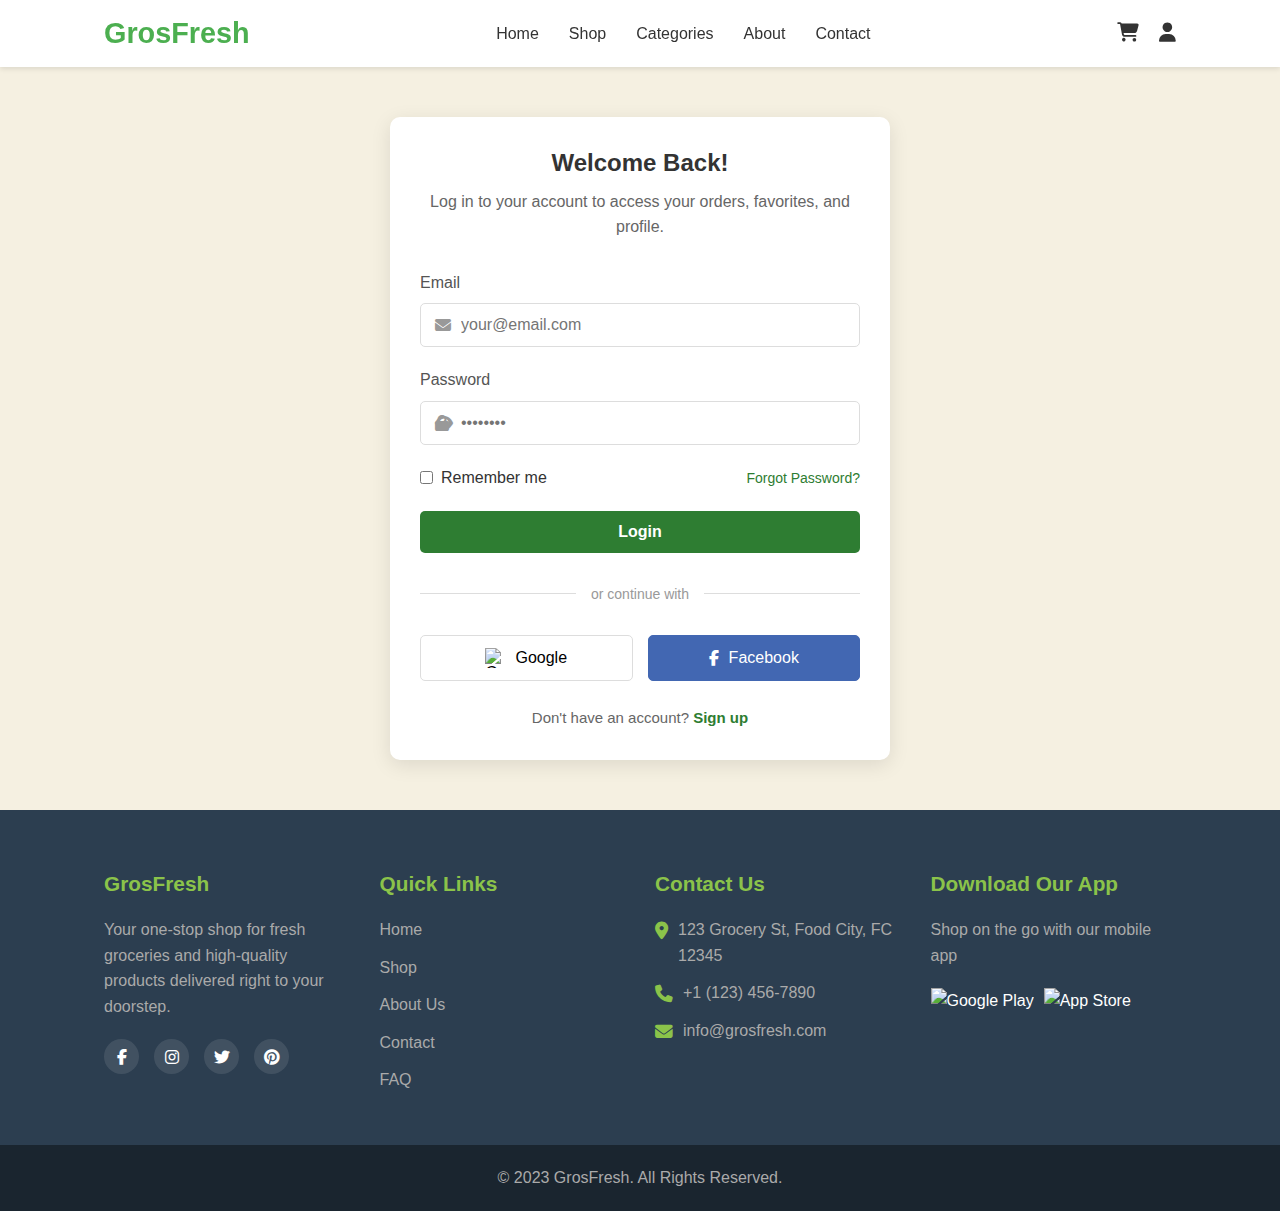
==== login.html @ 3fc955d4 "grocery" ====
<!DOCTYPE html>
<html lang="en">
<head>
    <meta charset="UTF-8">
    <meta name="viewport" content="width=device-width, initial-scale=1.0">
    <title>Login - GrosFresh</title>
    <link rel="stylesheet" href="css/style.css">
    <link rel="stylesheet" href="css/login.css">
    <link rel="stylesheet" href="https://cdnjs.cloudflare.com/ajax/libs/font-awesome/6.4.0/css/all.min.css">
</head>
<body>
    <header>
        <nav class="navbar">
            <div class="logo">
                <h1><a href="index.html">GrosFresh</a></h1>
            </div>
            <div class="nav-links">
                <ul>
                    <li><a href="index.html">Home</a></li>
                    <li><a href="products.html">Shop</a></li>
                    <li><a href="categories.html">Categories</a></li>
                    <li><a href="about.html">About</a></li>
                    <li><a href="contact.html">Contact</a></li>
                </ul>
            </div>
            <div class="nav-icons">
                <a href="cart.html"><i class="fas fa-shopping-cart"></i><span class="cart-count" id="cart-count">0</span></a>
                <a href="login.html" class="active"><i class="fas fa-user"></i></a>
            </div>
            <div class="hamburger">
                <span class="bar"></span>
                <span class="bar"></span>
                <span class="bar"></span>
            </div>
        </nav>
    </header>

    <main>
        <div class="login-container">
            <div class="login-welcome-message" id="login-welcome" style="display: none;">
                <h2>Welcome back, <span id="user-name">User</span>!</h2>
                <p>You are already logged in.</p>
                <button id="logout-btn" class="btn">Logout</button>
            </div>
            
            <div class="login-form-container" id="login-form-container">
                <h2>Welcome Back!</h2>
                <p>Log in to your account to access your orders, favorites, and profile.</p>
                
                <form id="login-form">
                    <div class="form-group">
                        <label for="email">Email</label>
                        <div class="input-with-icon">
                            <i class="fas fa-envelope"></i>
                            <input type="email" id="email" name="email" placeholder="your@email.com" required>
                        </div>
                    </div>
                    
                    <div class="form-group">
                        <label for="password">Password</label>
                        <div class="input-with-icon">
                            <i class="fas fa-lock"></i>
                            <input type="password" id="password" name="password" placeholder="••••••••" required>
                            <i class="fas fa-eye toggle-password"></i>
                        </div>
                    </div>
                    
                    <div class="form-options">
                        <div class="remember-me">
                            <input type="checkbox" id="remember" name="remember">
                            <label for="remember">Remember me</label>
                        </div>
                        <a href="#" class="forgot-password">Forgot Password?</a>
                    </div>
                    
                    <button type="submit" class="btn login-btn">Login</button>
                </form>
                
                <div class="divider">
                    <span>or continue with</span>
                </div>
                
                <div class="social-login">
                    <button class="social-btn google">
                        <img src="https://upload.wikimedia.org/wikipedia/commons/5/53/Google_%22G%22_Logo.svg" alt="Google">
                        Google
                    </button>
                    <button class="social-btn facebook">
                        <i class="fab fa-facebook-f"></i>
                        Facebook
                    </button>
                </div>
                
                <div class="register-link">
                    <p>Don't have an account? <a href="#">Sign up</a></p>
                </div>
            </div>
        </div>
    </main>

    <footer>
        <div class="footer-container">
            <div class="footer-section">
                <h3>GrosFresh</h3>
                <p>Your one-stop shop for fresh groceries and high-quality products delivered right to your doorstep.</p>
                <div class="social-icons">
                    <a href="#"><i class="fab fa-facebook-f"></i></a>
                    <a href="#"><i class="fab fa-instagram"></i></a>
                    <a href="#"><i class="fab fa-twitter"></i></a>
                    <a href="#"><i class="fab fa-pinterest"></i></a>
                </div>
            </div>
            <div class="footer-section">
                <h3>Quick Links</h3>
                <ul>
                    <li><a href="index.html">Home</a></li>
                    <li><a href="products.html">Shop</a></li>
                    <li><a href="about.html">About Us</a></li>
                    <li><a href="contact.html">Contact</a></li>
                    <li><a href="#">FAQ</a></li>
                </ul>
            </div>
            <div class="footer-section">
                <h3>Contact Us</h3>
                <ul class="contact-info">
                    <li><i class="fas fa-map-marker-alt"></i> 123 Grocery St, Food City, FC 12345</li>
                    <li><i class="fas fa-phone"></i> +1 (123) 456-7890</li>
                    <li><i class="fas fa-envelope"></i> info@grosfresh.com</li>
                </ul>
            </div>
            <div class="footer-section">
                <h3>Download Our App</h3>
                <p>Shop on the go with our mobile app</p>
                <div class="app-links">
                    <a href="#"><img src="https://upload.wikimedia.org/wikipedia/commons/thumb/7/78/Google_Play_Store_badge_EN.svg/320px-Google_Play_Store_badge_EN.svg.png" alt="Google Play"></a>
                    <a href="#"><img src="https://upload.wikimedia.org/wikipedia/commons/thumb/3/3c/Download_on_the_App_Store_Badge.svg/320px-Download_on_the_App_Store_Badge.svg.png" alt="App Store"></a>
                </div>
            </div>
        </div>
        <div class="footer-bottom">
            <p>&copy; 2023 GrosFresh. All Rights Reserved.</p>
        </div>
    </footer>

    <script src="js/main.js"></script>
    <script src="js/login.js"></script>
</body>
</html>
---- css/style.css ----
/* Global Styles */
:root {
    --primary-color: #4CAF50;
    --primary-dark: #388E3C;
    --primary-light: #8BC34A;
    --secondary-color: #F5F0E1;
    --accent-color: #E1C699;
    --text-color: #333333;
    --light-text: #767676;
    --white: #ffffff;
    --box-shadow: 0 4px 12px rgba(0, 0, 0, 0.1);
    --transition: all 0.3s ease;
}

* {
    margin: 0;
    padding: 0;
    box-sizing: border-box;
}

body {
    font-family: 'Segoe UI', Tahoma, Geneva, Verdana, sans-serif;
    line-height: 1.6;
    color: var(--text-color);
    background-color: var(--secondary-color);
}

a {
    text-decoration: none;
    color: inherit;
}

ul {
    list-style: none;
}

h1, h2, h3, h4, h5, h6 {
    font-weight: 600;
    line-height: 1.3;
    margin-bottom: 1rem;
}

img {
    max-width: 100%;
    height: auto;
}

.btn {
    display: inline-block;
    padding: 10px 20px;
    background: var(--primary-color);
    color: var(--white);
    border: none;
    border-radius: 4px;
    cursor: pointer;
    font-weight: 600;
    text-align: center;
    transition: var(--transition);
}

.btn:hover {
    background: var(--primary-dark);
    transform: translateY(-2px);
    box-shadow: var(--box-shadow);
}

.btn-small {
    padding: 6px 12px;
    font-size: 0.9rem;
    background-color: var(--primary-color);
    color: var(--white);
    border-radius: 4px;
    transition: var(--transition);
}

.btn-small:hover {
    background-color: var(--primary-dark);
    transform: translateY(-2px);
}

.btn-red {
    background-color: #e53935;
    border-color: #e53935;
    color: white;
}

.btn-red:hover {
    background-color: #c62828;
    border-color: #c62828;
}

/* Header & Navigation */
header {
    background-color: var(--white);
    position: sticky;
    top: 0;
    z-index: 100;
    box-shadow: 0 2px 5px rgba(0, 0, 0, 0.1);
}

.navbar {
    display: flex;
    justify-content: space-between;
    align-items: center;
    padding: 15px 5%;
    max-width: 1200px;
    margin: 0 auto;
}

.logo h1 {
    color: var(--primary-color);
    font-size: 1.8rem;
    font-weight: 700;
    margin: 0;
}

.nav-links ul {
    display: flex;
    gap: 30px;
}

.nav-links a {
    color: var(--text-color);
    font-weight: 500;
    position: relative;
    padding: 5px 0;
    transition: var(--transition);
}

.nav-links a:hover,
.nav-links a.active {
    color: var(--primary-color);
}

.nav-links a::after {
    content: '';
    position: absolute;
    width: 0;
    height: 2px;
    bottom: 0;
    left: 0;
    background-color: var(--primary-color);
    transition: var(--transition);
}

.nav-links a:hover::after,
.nav-links a.active::after {
    width: 100%;
}

.nav-icons {
    display: flex;
    gap: 20px;
    font-size: 1.2rem;
}

.nav-icons a {
    color: var(--text-color);
    position: relative;
    transition: var(--transition);
}

.nav-icons a:hover {
    color: var(--primary-color);
}

#cart-count {
    position: absolute;
    top: -8px;
    right: -8px;
    background-color: var(--primary-color);
    color: var(--white);
    font-size: 0.7rem;
    width: 18px;
    height: 18px;
    display: flex;
    align-items: center;
    justify-content: center;
    border-radius: 50%;
}

.hamburger {
    display: none;
    cursor: pointer;
}

.bar {
    display: block;
    width: 25px;
    height: 3px;
    margin: 5px auto;
    transition: var(--transition);
    background-color: var(--text-color);
}

/* Hero Section */
.hero {
    height: 500px;
    background: linear-gradient(rgba(0, 0, 0, 0.4), rgba(0, 0, 0, 0.4)), url('https://images.unsplash.com/photo-1542838132-92c53300491e?ixlib=rb-4.0.3&ixid=M3wxMjA3fDB8MHxwaG90by1wYWdlfHx8fGVufDB8fHx8fA%3D%3D&auto=format&fit=crop&w=1740&q=80');
    background-size: cover;
    background-position: center;
    color: var(--white);
    display: flex;
    align-items: center;
    text-align: center;
    position: relative;
}

.hero-content {
    max-width: 800px;
    margin: 0 auto;
    padding: 0 20px;
}

.hero h1 {
    font-size: 2.5rem;
    margin-bottom: 20px;
    line-height: 1.3;
}

.hero p {
    font-size: 1.2rem;
    margin-bottom: 30px;
}

/* Features Section */
.features {
    display: flex;
    justify-content: space-between;
    gap: 20px;
    padding: 60px 5%;
    max-width: 1200px;
    margin: 0 auto;
}

.feature-box {
    background-color: var(--white);
    padding: 30px 20px;
    border-radius: 8px;
    text-align: center;
    flex: 1;
    transition: var(--transition);
    box-shadow: var(--box-shadow);
}

.feature-box:hover {
    transform: translateY(-10px);
}

.feature-box i {
    font-size: 2.5rem;
    color: var(--primary-color);
    margin-bottom: 15px;
}

.feature-box h3 {
    font-size: 1.3rem;
    margin-bottom: 10px;
}

.feature-box p {
    color: var(--light-text);
}

/* Categories Section */
.categories {
    padding: 80px 0;
    background-color: var(--secondary-color);
}

.categories h2 {
    text-align: center;
    margin-bottom: 40px;
    color: var(--text-color);
    font-size: 2.2rem;
}

.category-container {
    display: grid;
    grid-template-columns: repeat(auto-fill, minmax(280px, 1fr));
    gap: 25px;
    max-width: 1200px;
    margin: 0 auto;
    padding: 0 20px;
}

.category-card {
    background-color: var(--white);
    border-radius: 10px;
    overflow: hidden;
    box-shadow: var(--box-shadow);
    transition: var(--transition);
}

.category-card:hover {
    transform: translateY(-10px);
}

.category-card img {
    width: 100%;
    height: 200px;
    object-fit: cover;
    display: block;
}

.category-card h3 {
    padding: 20px;
    text-align: center;
    font-size: 1.3rem;
    margin-bottom: 5px;
}

.category-card a {
    display: block;
    margin: 0 auto 20px;
    text-align: center;
    width: fit-content;
}

.btn-small {
    display: inline-block;
    background-color: #2e7d32;
    color: #fff;
    padding: 8px 15px;
    border-radius: 5px;
    margin-bottom: 20px;
    font-size: 0.9rem;
    transition: background-color 0.3s ease;
    text-decoration: none;
}

.btn-small:hover {
    background-color: #1b5e20;
}

/* Featured Products */
.featured-products {
    padding: 60px 0;
    text-align: center;
}

.featured-products h2 {
    margin-bottom: 40px;
    color: #333;
    font-size: 2rem;
}

.product-slider {
    display: grid;
    grid-template-columns: repeat(3, 1fr);
    gap: 25px;
    max-width: 1200px;
    margin: 0 auto;
    padding: 0 15px;
    grid-row-gap: 40px;
}

.product-card {
    background-color: #fff;
    border-radius: 10px;
    overflow: hidden;
    box-shadow: 0 5px 15px rgba(0, 0, 0, 0.05);
    transition: transform 0.3s ease;
}

.product-card:hover {
    transform: translateY(-10px);
}

.product-image {
    height: 250px;
    overflow: hidden;
    position: relative;
    display: flex;
    align-items: center;
    justify-content: center;
}

.product-image img {
    width: 100%;
    height: 100%;
    object-fit: cover;
    transition: transform 0.5s ease;
}

.product-card:hover .product-image img {
    transform: scale(1.05);
}

.product-info {
    padding: 20px;
}

.product-info h3 {
    color: #333;
    font-size: 1.2rem;
    margin-bottom: 10px;
}

.rating {
    color: #ffc107;
    margin-bottom: 10px;
}

.price {
    font-size: 1.1rem;
    font-weight: bold;
    color: #2e7d32;
    margin-bottom: 15px;
}

.price span {
    color: #999;
    font-size: 0.9rem;
    text-decoration: line-through;
    margin-left: 5px;
    font-weight: normal;
}

.add-to-cart {
    background-color: #2e7d32;
    color: #fff;
    border: none;
    padding: 10px 20px;
    border-radius: 5px;
    font-size: 0.9rem;
    cursor: pointer;
    transition: background-color 0.3s ease;
    width: 100%;
}

.add-to-cart:hover {
    background-color: #1b5e20;
}

/* Newsletter */
.newsletter {
    padding: 80px 5%;
    background: linear-gradient(135deg, var(--primary-light), var(--primary-dark));
    color: var(--white);
    text-align: center;
}

.newsletter-content {
    max-width: 600px;
    margin: 0 auto;
}

.newsletter h2 {
    font-size: 2rem;
    margin-bottom: 15px;
}

.newsletter p {
    margin-bottom: 30px;
}

.newsletter-form {
    display: flex;
    gap: 10px;
    max-width: 500px;
    margin: 0 auto;
}

.newsletter-form input {
    flex: 1;
    padding: 12px 15px;
    border: none;
    border-radius: 4px;
    font-size: 1rem;
}

.newsletter-form .btn {
    border-top-left-radius: 0;
    border-bottom-left-radius: 0;
    padding: 13px 25px;
    background-color: #e53935;
    color: white;
}

.newsletter-form .btn:hover {
    background-color: #c62828;
}

/* Footer */
footer {
    background-color: #2C3E50;
    color: var(--white);
    padding-top: 60px;
}

.footer-container {
    display: grid;
    grid-template-columns: repeat(auto-fit, minmax(240px, 1fr));
    gap: 30px;
    max-width: 1200px;
    margin: 0 auto;
    padding: 0 5% 40px;
}

.footer-section h3 {
    font-size: 1.3rem;
    margin-bottom: 20px;
    color: var(--primary-light);
}

.footer-section p {
    margin-bottom: 20px;
    color: #aaa;
}

.social-icons {
    display: flex;
    gap: 15px;
}

.social-icons a {
    display: flex;
    align-items: center;
    justify-content: center;
    width: 35px;
    height: 35px;
    background-color: rgba(255, 255, 255, 0.1);
    border-radius: 50%;
    transition: var(--transition);
}

.social-icons a:hover {
    background-color: var(--primary-color);
    transform: translateY(-3px);
}

.footer-section ul li {
    margin-bottom: 12px;
}

.footer-section ul li a {
    color: #aaa;
    transition: var(--transition);
}

.footer-section ul li a:hover {
    color: var(--primary-light);
    padding-left: 5px;
}

.contact-info li {
    display: flex;
    align-items: flex-start;
    gap: 10px;
    color: #aaa;
}

.contact-info li i {
    color: var(--primary-light);
    font-size: 1.1rem;
    margin-top: 5px;
}

.app-links {
    display: flex;
    gap: 10px;
    margin-top: 15px;
}

.app-links img {
    height: 35px;
}

.footer-bottom {
    background-color: #1a252f;
    text-align: center;
    padding: 20px 0;
    color: #aaa;
}

/* Responsive Styles */
@media (max-width: 1024px) {
    .features {
        flex-wrap: wrap;
    }
    
    .feature-box {
        flex: 1 0 calc(50% - 20px);
    }
}

@media (max-width: 768px) {
    .hamburger {
        display: block;
    }
    
    .nav-links {
        position: fixed;
        left: -100%;
        top: 70px;
        flex-direction: column;
        background-color: var(--white);
        width: 100%;
        text-align: center;
        transition: 0.3s;
        box-shadow: 0 10px 10px rgba(0, 0, 0, 0.1);
    }
    
    .nav-links.active {
        left: 0;
    }
    
    .nav-links ul {
        flex-direction: column;
        padding: 20px 0;
    }
    
    .nav-links li {
        margin: 15px 0;
    }
    
    .hero {
        height: 400px;
    }
    
    .hero h1 {
        font-size: 2rem;
    }
    
    .feature-box {
        flex: 1 0 100%;
    }
    
    .newsletter-form {
        flex-direction: column;
    }
}

@media (max-width: 992px) {
    .category-container, .product-slider {
        grid-template-columns: repeat(2, 1fr);
    }
}

@media (max-width: 576px) {
    .category-container, .product-slider {
        grid-template-columns: 1fr;
    }
    
    .navbar {
        padding: 15px 4%;
    }
    
    .logo h1 {
        font-size: 1.5rem;
    }
    
    .hero h1 {
        font-size: 1.8rem;
    }
}
---- css/login.css ----
/* Login Page Styles */
.login-container {
    display: flex;
    flex-direction: column;
    align-items: center;
    justify-content: center;
    max-width: 500px;
    margin: 50px auto;
    padding: 30px;
    background-color: #fff;
    border-radius: 10px;
    box-shadow: 0 5px 20px rgba(0, 0, 0, 0.1);
}

.login-welcome-message {
    text-align: center;
    padding: 30px;
}

.login-welcome-message h2 {
    color: #2e7d32;
    margin-bottom: 15px;
}

.login-welcome-message p {
    color: #666;
    margin-bottom: 25px;
}

.login-form-container {
    width: 100%;
}

.login-form-container h2 {
    color: #333;
    font-size: 24px;
    margin-bottom: 10px;
    text-align: center;
}

.login-form-container > p {
    color: #666;
    font-size: 16px;
    margin-bottom: 30px;
    text-align: center;
}

.form-group {
    margin-bottom: 20px;
}

.form-group label {
    display: block;
    margin-bottom: 8px;
    color: #555;
    font-weight: 500;
}

.input-with-icon {
    position: relative;
}

.input-with-icon i {
    position: absolute;
    left: 15px;
    top: 50%;
    transform: translateY(-50%);
    color: #999;
}

.input-with-icon .toggle-password {
    position: absolute;
    right: 15px;
    top: 50%;
    transform: translateY(-50%);
    cursor: pointer;
    color: #999;
}

.input-with-icon input {
    width: 100%;
    padding: 12px 40px;
    border: 1px solid #ddd;
    border-radius: 5px;
    font-size: 16px;
    transition: border-color 0.3s;
}

.input-with-icon input:focus {
    border-color: #2e7d32;
    outline: none;
}

.form-options {
    display: flex;
    justify-content: space-between;
    align-items: center;
    margin-bottom: 20px;
}

.remember-me {
    display: flex;
    align-items: center;
}

.remember-me input[type="checkbox"] {
    margin-right: 8px;
}

.forgot-password {
    color: #2e7d32;
    text-decoration: none;
    font-size: 14px;
}

.forgot-password:hover {
    text-decoration: underline;
}

.login-btn {
    width: 100%;
    padding: 12px;
    background-color: #2e7d32;
    color: white;
    border: none;
    border-radius: 5px;
    font-size: 16px;
    font-weight: 600;
    cursor: pointer;
    transition: background-color 0.3s;
}

.login-btn:hover {
    background-color: #1b5e20;
}

.divider {
    display: flex;
    align-items: center;
    margin: 30px 0;
    color: #999;
}

.divider::before,
.divider::after {
    content: "";
    flex: 1;
    border-bottom: 1px solid #ddd;
}

.divider span {
    padding: 0 15px;
    font-size: 14px;
}

.social-login {
    display: flex;
    justify-content: space-between;
    gap: 15px;
    margin-bottom: 25px;
}

.social-btn {
    flex: 1;
    display: flex;
    align-items: center;
    justify-content: center;
    gap: 10px;
    padding: 12px;
    border-radius: 5px;
    border: 1px solid #ddd;
    background-color: white;
    font-size: 16px;
    font-weight: 500;
    cursor: pointer;
    transition: background-color 0.3s;
}

.social-btn.google:hover {
    background-color: #f1f1f1;
}

.social-btn.facebook {
    background-color: #4267B2;
    color: white;
    border-color: #4267B2;
}

.social-btn.facebook:hover {
    background-color: #375694;
}

.social-btn img {
    width: 20px;
    height: 20px;
}

.register-link {
    text-align: center;
    margin-top: 20px;
    font-size: 15px;
    color: #666;
}

.register-link a {
    color: #2e7d32;
    text-decoration: none;
    font-weight: 600;
}

.register-link a:hover {
    text-decoration: underline;
}

/* Notification styles */
.notification {
    padding: 12px 20px;
    margin-bottom: 10px;
    border-radius: 4px;
}

.notification.success {
    background-color: #4caf50;
    color: white;
}

.notification.error {
    background-color: #f44336;
    color: white;
}

.notification.info {
    background-color: #2196f3;
    color: white;
}

/* Responsive styles */
@media (max-width: 576px) {
    .login-container {
        margin: 20px;
        padding: 20px;
    }
    
    .social-login {
        flex-direction: column;
    }
}
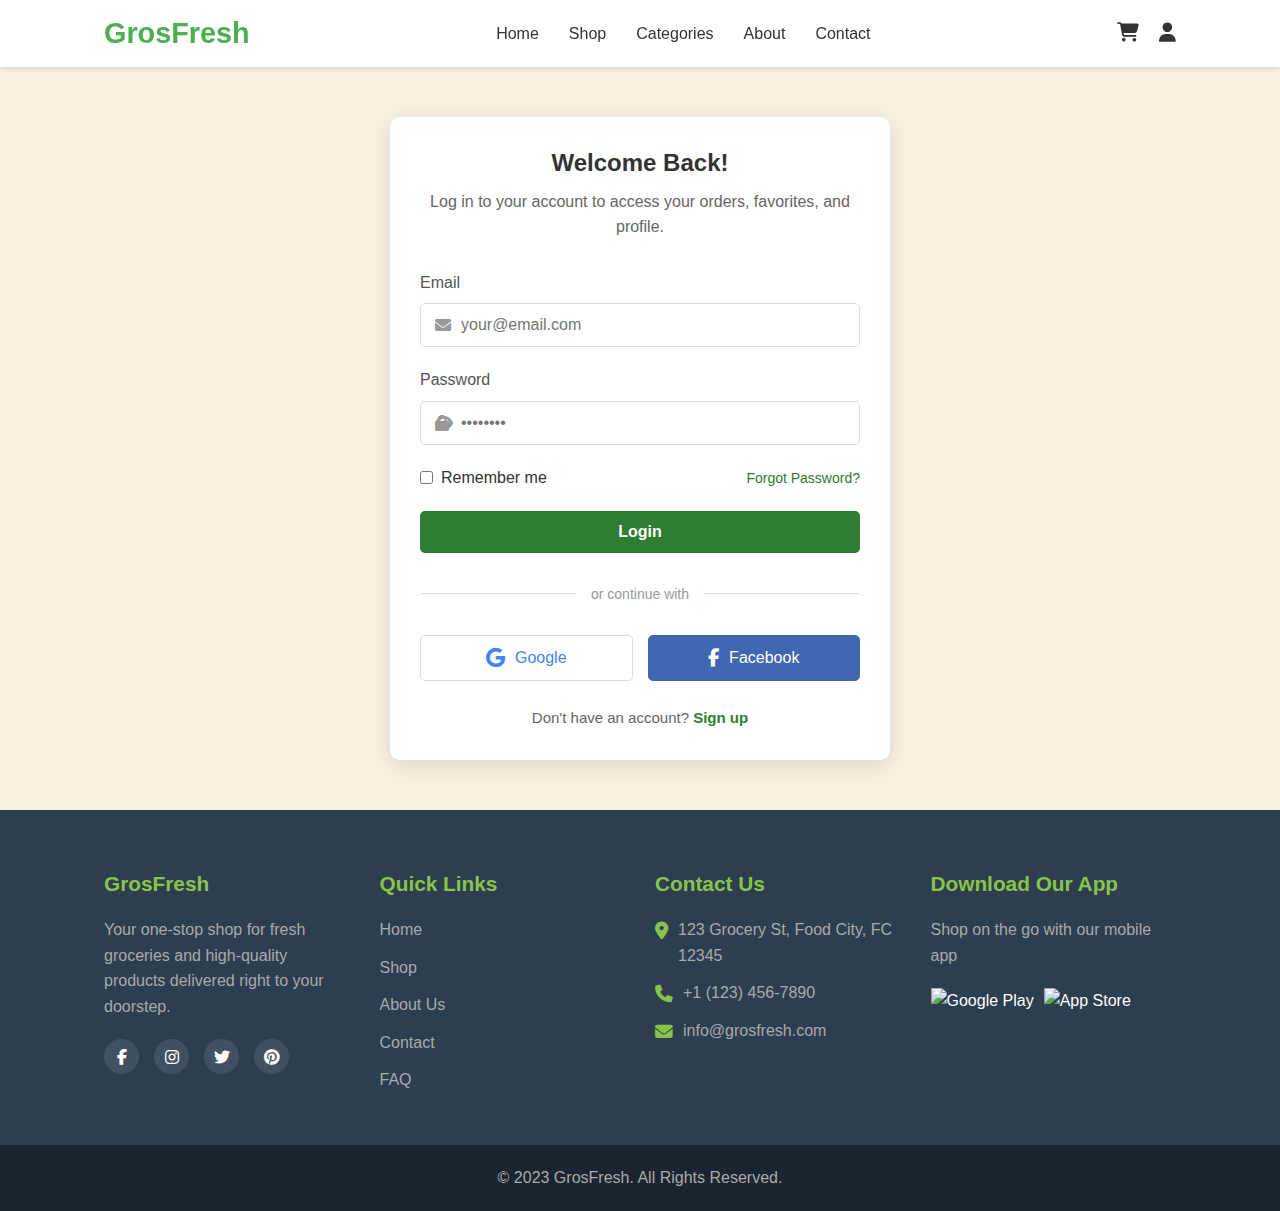
==== commit b5547d1f: "grocery" ====
--- a/login.html
+++ b/login.html
@@ -82,7 +82,7 @@
                 
                 <div class="social-login">
                     <button class="social-btn google">
-                        <img src="https://upload.wikimedia.org/wikipedia/commons/5/53/Google_%22G%22_Logo.svg" alt="Google">
+                        <i class="fab fa-google"></i>
                         Google
                     </button>
                     <button class="social-btn facebook">
--- a/css/login.css
+++ b/css/login.css
@@ -176,6 +176,14 @@
     transition: background-color 0.3s;
 }
 
+.social-btn.google {
+    color: #4285F4;
+}
+
+.social-btn.google i {
+    font-size: 20px;
+}
+
 .social-btn.google:hover {
     background-color: #f1f1f1;
 }
@@ -190,9 +198,8 @@
     background-color: #375694;
 }
 
-.social-btn img {
-    width: 20px;
-    height: 20px;
+.social-btn i {
+    font-size: 18px;
 }
 
 .register-link {
